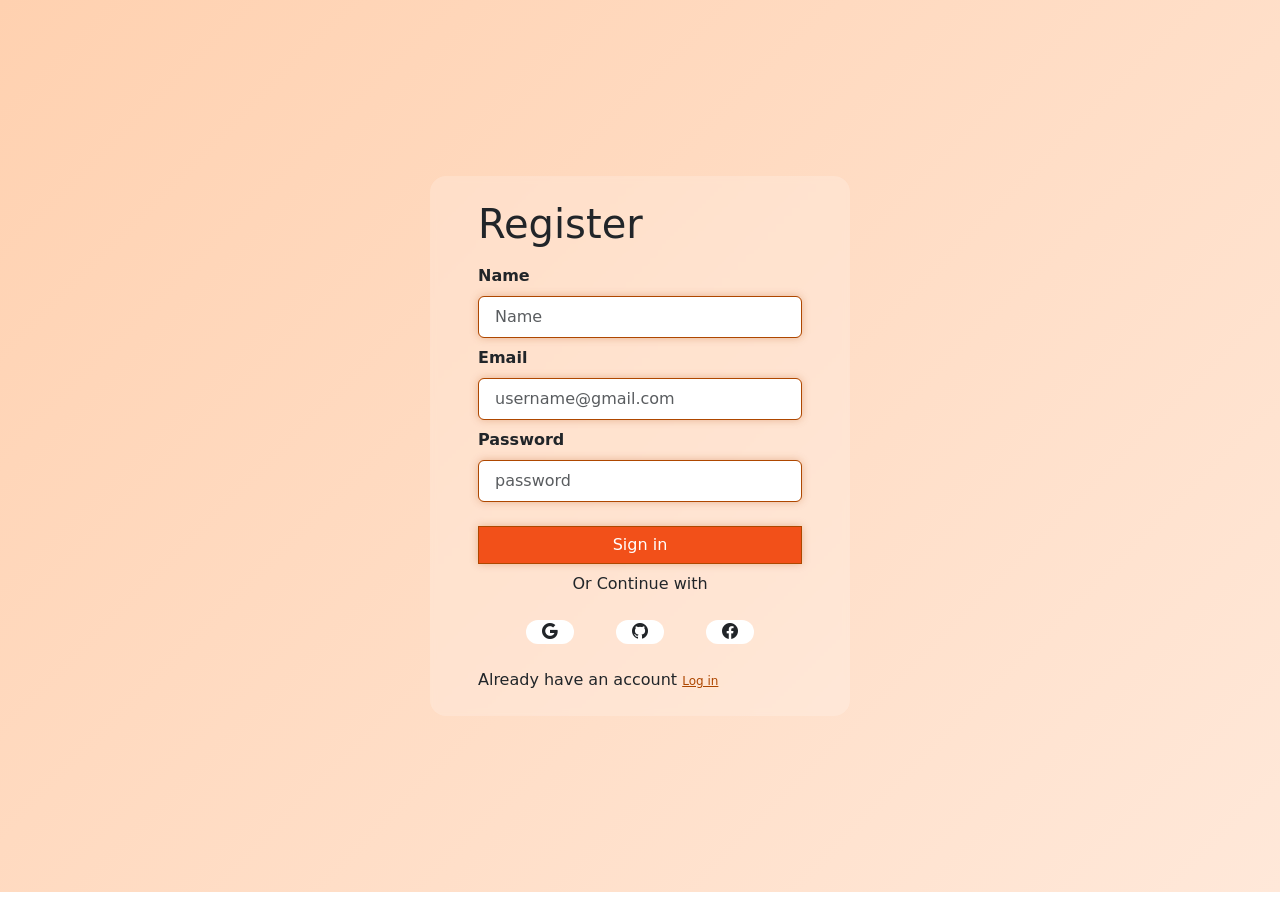
==== register.html @ 75a2a416 "Added login and register pages" ====
<!doctype html>
<html lang="en">

<head>
    <meta charset="utf-8">
    <meta name="viewport" content="width=device-width, initial-scale=1">
    <title>Register</title>
    <link href="https://cdn.jsdelivr.net/npm/bootstrap@5.3.8/dist/css/bootstrap.min.css" rel="stylesheet"
        integrity="sha384-sRIl4kxILFvY47J16cr9ZwB07vP4J8+LH7qKQnuqkuIAvNWLzeN8tE5YBujZqJLB" crossorigin="anonymous">
    <!-- bootstrap-icons -->
    <link rel="stylesheet" href="https://cdn.jsdelivr.net/npm/bootstrap-icons@1.13.1/font/bootstrap-icons.min.css">

    <link rel="stylesheet" href="assets/css/style.css">
</head>

<body>
    <div class="container-fluid background">
        <div class="row ">
            <div class="col-12 d-flex justify-content-center px-5 ">
                <form action="" class=" login-bg py-3 px-5 my-5  ">
                    <h1 class="my-2">Register</h1>
                    <label for="" class="py-2">Name</label>
                    <input type="text" class="ps-3 py-2 form-control rounded p-h" type="text" placeholder="Name">

                    <label for="" class="py-2">Email</label>
                    <input type="text" class="ps-3 py-2 form-control rounded p-h" type="email"
                        placeholder="username@gmail.com">

                    <label for="" class="py-2">Password</label>
                    <input type="text" class="ps-3 py-2 form-control rounded p-h" type="password"
                        placeholder="password">

                    <button class="btn btn-danger form-control button mt-4">Sign in</button>
                    <div class="text-center my-2">Or Continue with</div>
                    <div class="d-flex justify-content-between  px-5 mt-4 ">
                        <span style="background-color: white; " class="rounded-pill"><i
                                class="bi bi-google px-3"></i></span>
                        <span style="background-color: white; " class="rounded-pill mx-3"><i
                                class="bi bi-github px-3"></i></span>
                        <span style="background-color: white; " class="rounded-pill"><i
                                class="bi bi-facebook px-3"></i></span>
                    </div>

                    <div class="mt-4 mb-2">Already have an account
                        <a href="login.html" class="f-p">Log in</a>
                    </div>
                </form>
            </div>
        </div>
    </div>

    <script src="https://cdn.jsdelivr.net/npm/bootstrap@5.3.8/dist/js/bootstrap.bundle.min.js"
        integrity="sha384-FKyoEForCGlyvwx9Hj09JcYn3nv7wiPVlz7YYwJrWVcXK/BmnVDxM+D2scQbITxI"
        crossorigin="anonymous"></script>
</body>

</html>
---- assets/css/style.css ----
:root{
    --bs-danger: #f25019;
    --bs-dangerclick: rgb(201, 84, 5);
}
.background{
    background: linear-gradient(135deg, #FFD1B0,#FFE8D9) ;
    max-height: 100vh;
    padding-top: 10%;
    padding-bottom: 10%;
}
label{
    font-weight: 600;
}
.login-bg{
    background: rgba(255, 255, 255, 0.2);
    backdrop-filter: blur(3px);
    border-color: #FEDDC6;
    border-radius: 1rem;
    background-position: center;
    width: 420px;
    max-width: 100%;
}
.form-control{
    border-color: #AE4700;
    box-shadow:0 0 8px rgba(174,71,0,0.3);
}
.form-control:focus{
    border-color: #AE4700;
    box-shadow:0 0 8px rgba(174,71,0,0.3);
}
.button{
    background-color: var(--bs-danger) !important;
    border-radius: var(--bs-danger) !important;
    color: white;
    border-radius: none;
}
.button.button:hover,
.button.button:focus{
    background-color: var(--bs-dangerclick) !important;
    border-color: var(--bs-dangerclick) !important;
    color: white;
    border-radius: none;
}
.f-p{
    color: #AE4700;
    font-size: 12px;
}
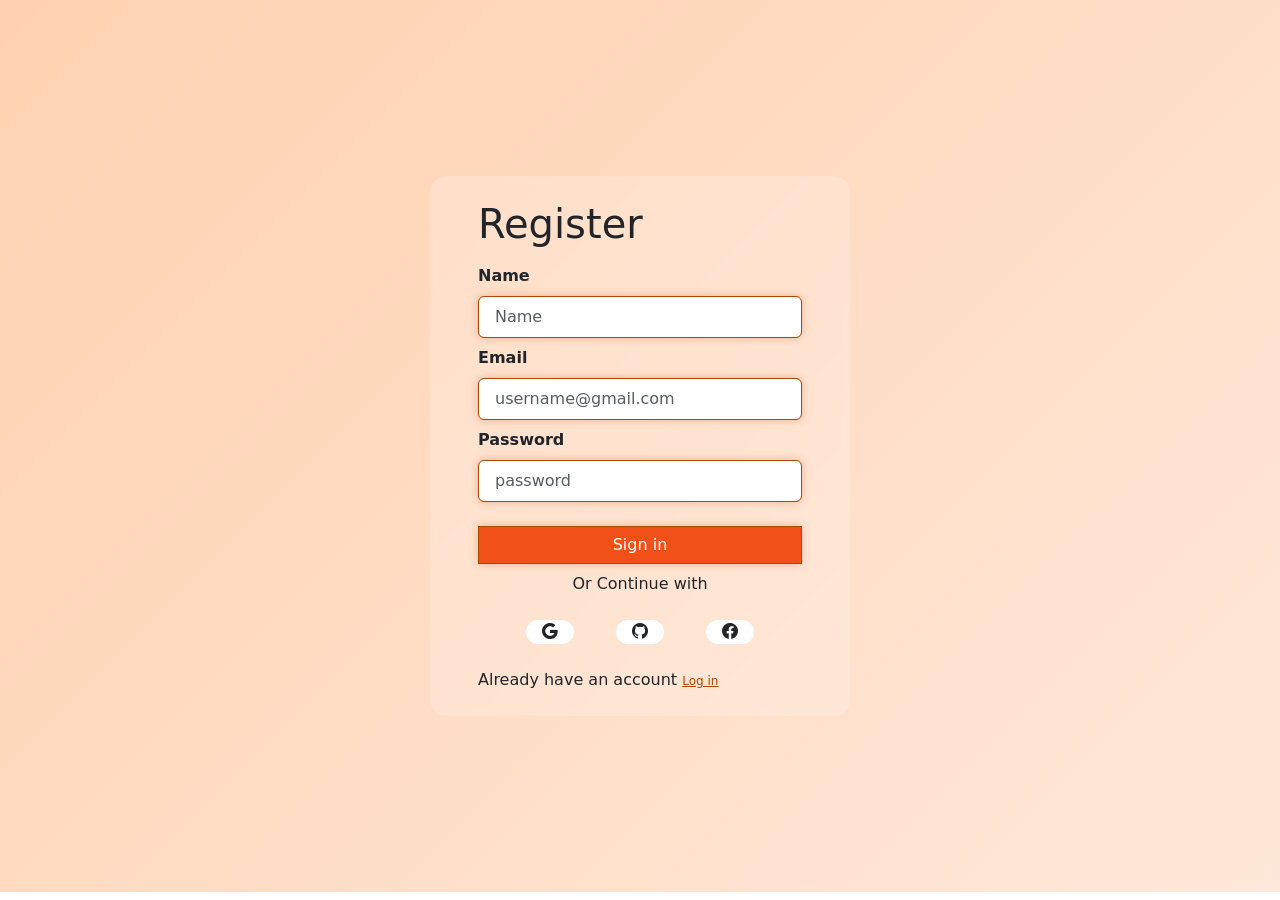
==== commit 6fc0a514: "rename login to index.html" ====
--- a/register.html
+++ b/register.html
@@ -27,7 +27,7 @@
                         placeholder="username@gmail.com">
 
                     <label for="" class="py-2">Password</label>
-                    <input type="text" class="ps-3 py-2 form-control rounded p-h" type="password"
+                    <input type="password" class="ps-3 py-2 form-control rounded p-h" 
                         placeholder="password">
 
                     <button class="btn btn-danger form-control button mt-4">Sign in</button>
--- a/assets/css/style.css
+++ b/assets/css/style.css
@@ -1,17 +1,20 @@
-:root{
+:root {
     --bs-danger: #f25019;
     --bs-dangerclick: rgb(201, 84, 5);
 }
-.background{
-    background: linear-gradient(135deg, #FFD1B0,#FFE8D9) ;
+
+.background {
+    background: linear-gradient(135deg, #FFD1B0, #FFE8D9);
     max-height: 100vh;
     padding-top: 10%;
     padding-bottom: 10%;
 }
-label{
+
+label {
     font-weight: 600;
 }
-.login-bg{
+
+.login-bg {
     background: rgba(255, 255, 255, 0.2);
     backdrop-filter: blur(3px);
     border-color: #FEDDC6;
@@ -20,28 +23,33 @@
     width: 420px;
     max-width: 100%;
 }
-.form-control{
+
+.form-control {
     border-color: #AE4700;
-    box-shadow:0 0 8px rgba(174,71,0,0.3);
+    box-shadow: 0 0 8px rgba(174, 71, 0, 0.3);
 }
-.form-control:focus{
+
+.form-control:focus {
     border-color: #AE4700;
-    box-shadow:0 0 8px rgba(174,71,0,0.3);
+    box-shadow: 0 0 8px rgba(174, 71, 0, 0.3);
 }
-.button{
+
+.button {
     background-color: var(--bs-danger) !important;
     border-radius: var(--bs-danger) !important;
     color: white;
     border-radius: none;
 }
+
 .button.button:hover,
-.button.button:focus{
+.button.button:focus {
     background-color: var(--bs-dangerclick) !important;
     border-color: var(--bs-dangerclick) !important;
     color: white;
     border-radius: none;
 }
-.f-p{
+
+.f-p {
     color: #AE4700;
     font-size: 12px;
 }
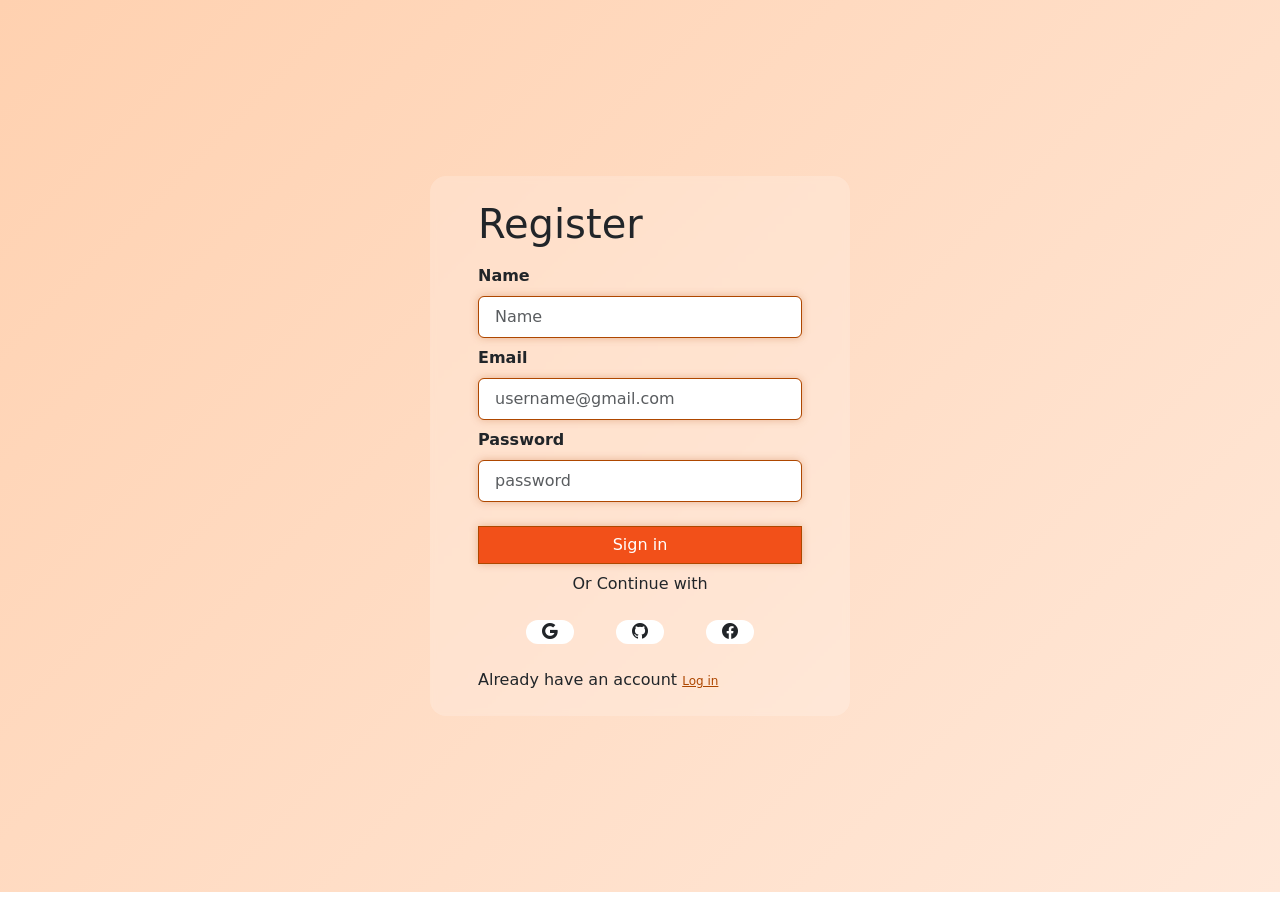
==== commit f090bcc3: "@media for mobile responsive" ====
--- a/register.html
+++ b/register.html
@@ -41,8 +41,8 @@
                                 class="bi bi-facebook px-3"></i></span>
                     </div>
 
-                    <div class="mt-4 mb-2">Already have an account
-                        <a href="login.html" class="f-p">Log in</a>
+                    <div class="mt-4 mb-2 r-me">Already have an account
+                        <a href="index.html" class="f-p">Log in</a>
                     </div>
                 </form>
             </div>
--- a/assets/css/style.css
+++ b/assets/css/style.css
@@ -52,4 +52,19 @@
 .f-p {
     color: #AE4700;
     font-size: 12px;
+}
+@media(max-width:576px){
+    .background {
+    background: linear-gradient(135deg, #FFD1B0, #FFE8D9);
+    min-height: 100vh;
+    padding-top: 10%;
+    padding-bottom: 10%;
+}
+.f-p {
+    color: #AE4700;
+    font-size: 10px;
+}
+.r-me{
+    font-size: 10px;
+}
 }
